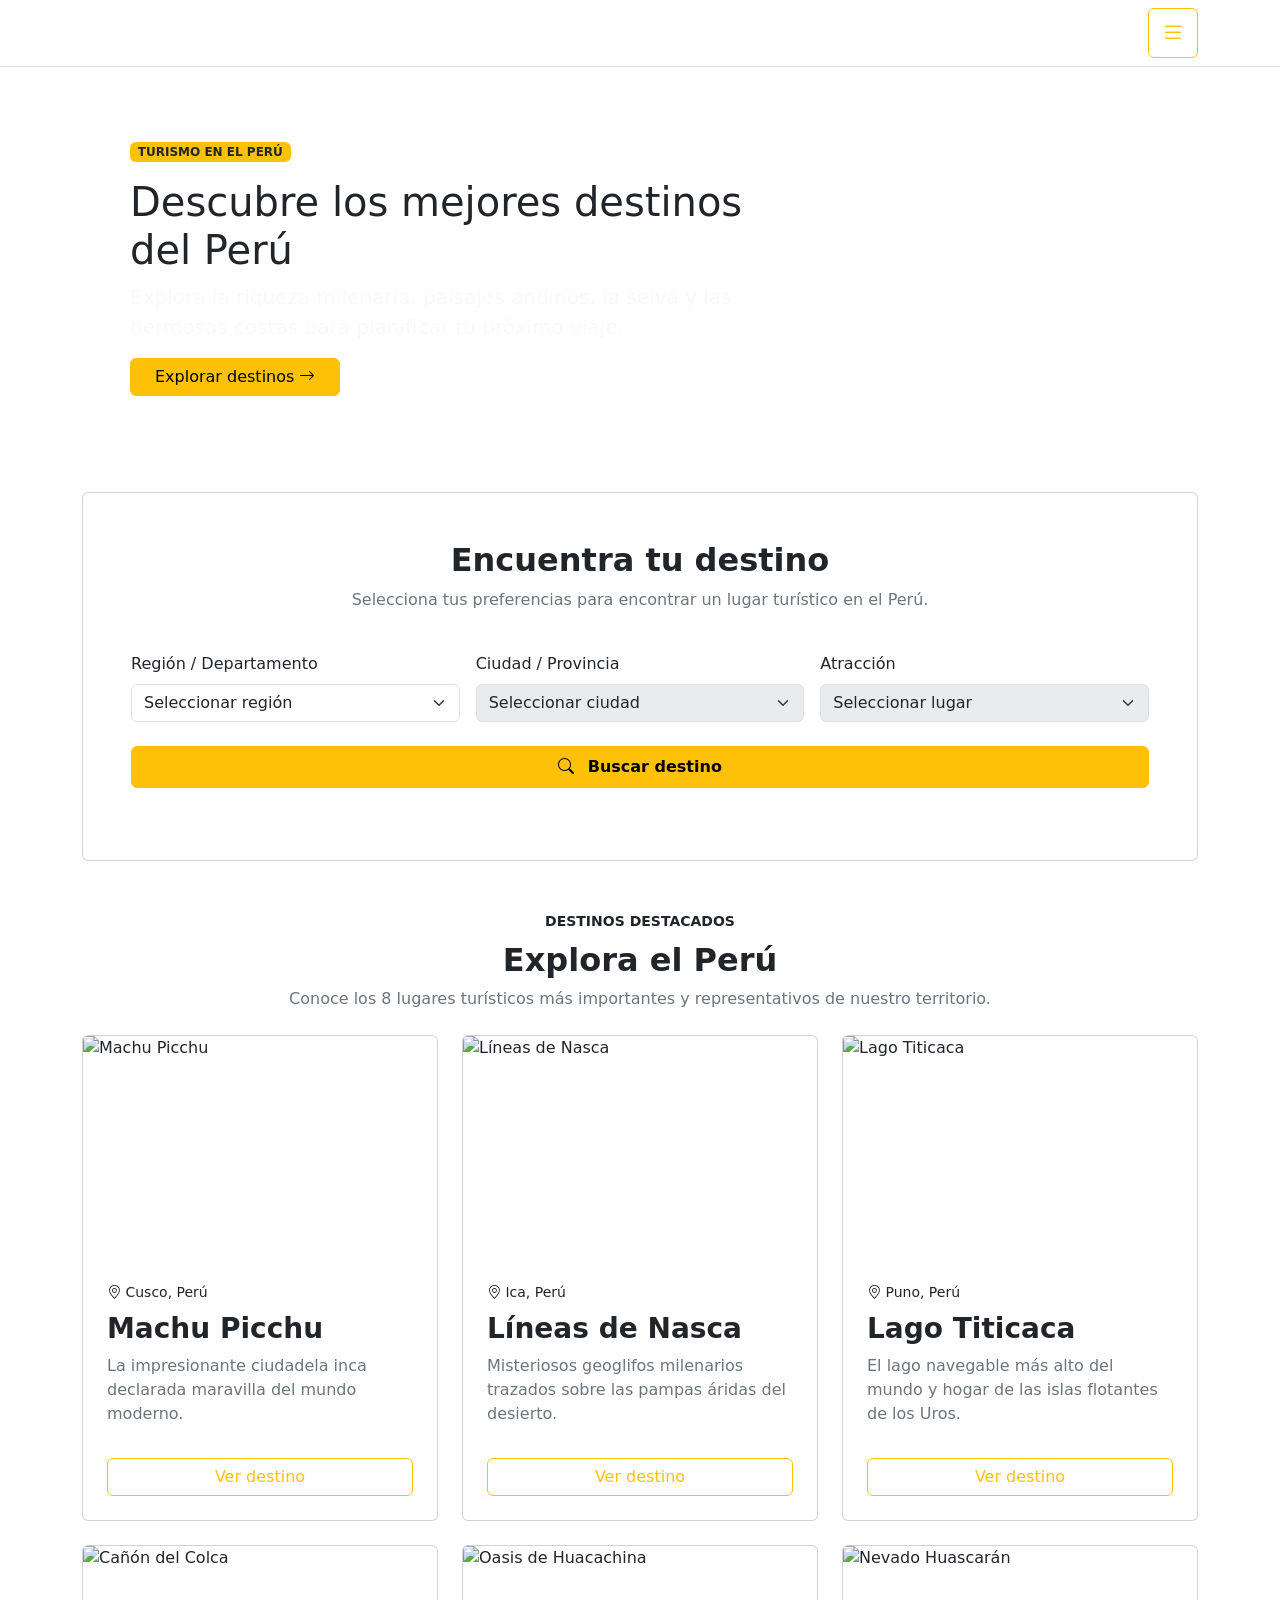
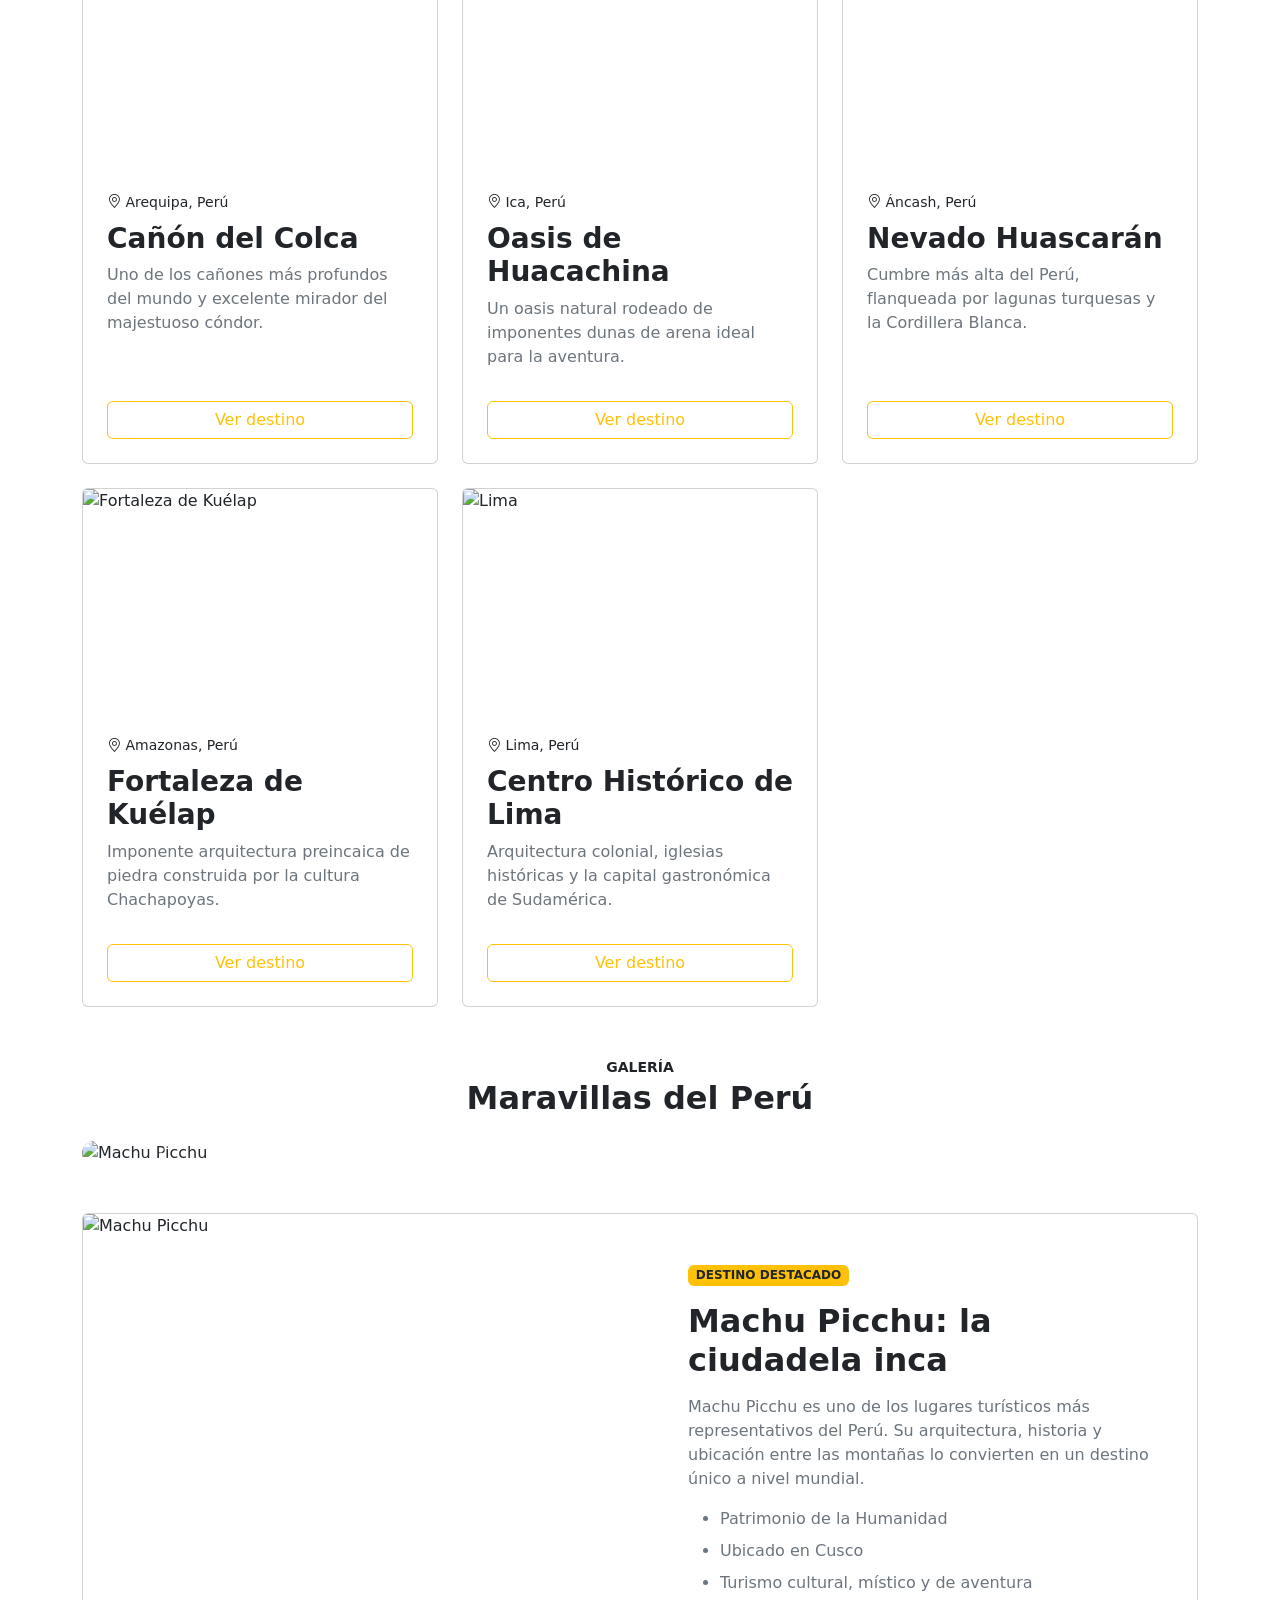
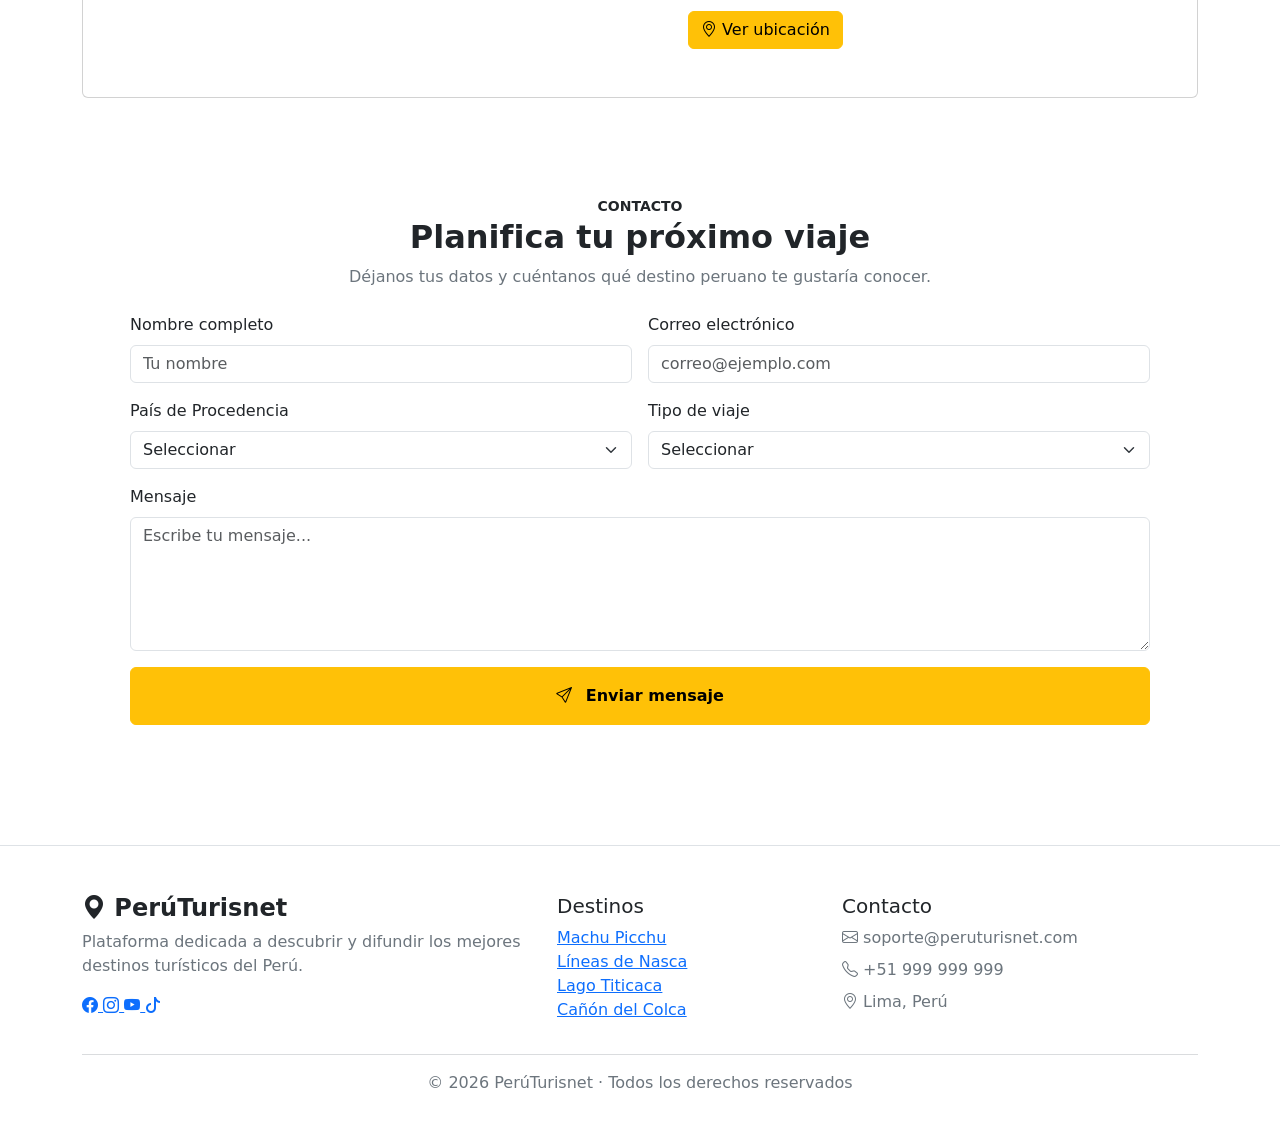
==== FrontEnd/index.html @ 902d202d "FrontEnd" ====
<!DOCTYPE html>
<html lang="es">
<head>
    <meta charset="UTF-8">
    <meta name="viewport" content="width=device-width, initial-scale=1.0">

    <title>PerúTurisnet | Turismo en el Perú</title>

    <link href="https://cdn.jsdelivr.net/npm/bootstrap@5.3.8/dist/css/bootstrap.min.css" rel="stylesheet">
    <link rel="stylesheet" href="https://cdn.jsdelivr.net/npm/bootstrap-icons@1.11.3/font/bootstrap-icons.min.css">
    <link rel="stylesheet" href="styles.css">
</head>

<body>

<!-- NAVBAR -->
<nav class="navbar navbar-dark sticky-top border-bottom">
    <div class="container">

        <a class="navbar-brand fw-bold" href="#">
            <i class="bi bi-geo-alt-fill amarillo"></i>
            PerúTurisnet
        </a>

        <button class="btn btn-outline-warning"
                data-bs-toggle="offcanvas"
                data-bs-target="#menu">
            <i class="bi bi-list fs-4"></i>
        </button>

    </div>
</nav>


<!-- MENÚ -->
<div class="offcanvas offcanvas-end text-bg-dark" id="menu">

    <div class="offcanvas-header">
        <h5 class="amarillo">
            <i class="bi bi-compass"></i> MENÚ
        </h5>

        <button class="btn-close btn-close-white"
                data-bs-dismiss="offcanvas"></button>
    </div>

    <div class="offcanvas-body">

        <a href="#inicio" class="nav-link text-white p-3">
            <i class="bi bi-house amarillo"></i> Inicio
        </a>

        <a href="#destinos" class="nav-link text-white p-3">
            <i class="bi bi-map amarillo"></i> Destinos
        </a>

        <a href="#galeria" class="nav-link text-white p-3">
            <i class="bi bi-images amarillo"></i> Galería
        </a>

        <a href="#contacto" class="nav-link text-white p-3">
            <i class="bi bi-envelope amarillo"></i> Contacto
        </a>

    </div>
</div>


<main class="container py-4">
<!-- HERO -->
<section id="inicio"
         class="hero d-flex align-items-center p-4 p-md-5 mb-5">

    <div class="col-lg-8">

        <small class="badge bg-warning text-dark mb-3">
            TURISMO EN EL PERÚ
        </small>

        <h1>
            Descubre los mejores
            <span>destinos</span>
            del Perú
        </h1>

        <p class="lead text-light">
            Explora la riqueza milenaria, paisajes andinos, la selva y las hermosas costas para planificar tu próximo viaje.
        </p>

        <a href="#destinos" class="btn btn-warning px-4">
            Explorar destinos
            <i class="bi bi-arrow-right"></i>
        </a>

    </div>
</section>


<!-- BUSCADOR DE DESTINOS -->
<section class="card p-4 p-md-5 mb-5">

    <div class="text-center mb-4">
        <h2 class="fw-bold">
            Encuentra tu <span class="amarillo">destino</span>
        </h2>

        <p class="text-secondary">
            Selecciona tus preferencias para encontrar un lugar turístico en el Perú.
        </p>
    </div>

    <div class="row g-3">

        <div class="col-md-4">
            <label class="form-label">Región / Departamento</label>

            <select id="pais" class="form-select">
                <option value="">Seleccionar región</option>
                <option value="cusco">Cusco</option>
                <option value="lima">Lima</option>
                <option value="ica">Ica</option>
                <option value="puno">Puno</option>
                <option value="ancash">Áncash</option>
                <option value="arequipa">Arequipa</option>
                <option value="amazonas">Amazonas</option>
                <option value="la-libertad">La Libertad</option>
            </select>
        </div>


        <div class="col-md-4">
            <label class="form-label">Ciudad / Provincia</label>

            <select id="ciudad" class="form-select" disabled>
                <option value="">Seleccionar ciudad</option>
            </select>
        </div>


        <div class="col-md-4">
            <label class="form-label">Atracción</label>

            <select id="atraccion" class="form-select" disabled>
                <option value="">Seleccionar lugar</option>
            </select>
        </div>

        <div class="col-12 mt-4">
            <button id="buscar" class="btn btn-warning w-100 py-2 fw-bold">
                <i class="bi bi-search me-2"></i>
                Buscar destino
            </button>
        </div>

    </div>


    <!-- RESULTADO -->
    <div id="resultado" class="mt-4"></div>

</section>

<!-- DESTINOS -->
<section id="destinos" class="mb-5">

    <div class="text-center mb-4">

        <small class="amarillo fw-bold">
            DESTINOS DESTACADOS
        </small>

        <h2 class="fw-bold mt-2">
            Explora el <span class="amarillo">Perú</span>
        </h2>

        <p class="text-secondary">
            Conoce los 8 lugares turísticos más importantes y representativos de nuestro territorio.
        </p>

    </div>


    <div class="row g-4">

        <!-- 1. Machu Picchu -->
        <div class="col-md-6 col-lg-4">
            <div class="card h-100">
                <img src="https://images.unsplash.com/photo-1526392060635-9d6019884377?auto=format&fit=crop&w=1000&q=80" class="card-img-top" alt="Machu Picchu" style="height: 220px; object-fit: cover;">
                <div class="card-body p-4 d-flex flex-column justify-content-between">
                    <div>
                        <small class="amarillo"><i class="bi bi-geo-alt"></i> Cusco, Perú</small>
                        <h3 class="fw-bold mt-2">Machu Picchu</h3>
                        <p class="text-secondary">La impresionante ciudadela inca declarada maravilla del mundo moderno.</p>
                    </div>
                    <button class="btn btn-outline-warning w-100 mt-3">Ver destino</button>
                </div>
            </div>
        </div>

        <!-- 2. Líneas de Nasca -->
        <div class="col-md-6 col-lg-4">
            <div class="card h-100">
                <img src="https://tse3.mm.bing.net/th/id/OIP.dURyuHQn4X4i-tfr_CDwSQHaEK?r=0&rs=1&pid=ImgDetMain&o=7&rm=3" class="card-img-top" alt="Líneas de Nasca" style="height: 220px; object-fit: cover;">
                <div class="card-body p-4 d-flex flex-column justify-content-between">
                    <div>
                        <small class="amarillo"><i class="bi bi-geo-alt"></i> Ica, Perú</small>
                        <h3 class="fw-bold mt-2">Líneas de Nasca</h3>
                        <p class="text-secondary">Misteriosos geoglifos milenarios trazados sobre las pampas áridas del desierto.</p>
                    </div>
                    <button class="btn btn-outline-warning w-100 mt-3">Ver destino</button>
                </div>
            </div>
        </div>

        <!-- 3. Lago Titicaca -->
        <div class="col-md-6 col-lg-4">
            <div class="card h-100">
                <img src="https://th.bing.com/th/id/R.fff9afb0a69c1709620f8632fc510862?rik=t0YMAA8gW%2fVyQA&pid=ImgRaw&r=0" class="card-img-top" alt="Lago Titicaca" style="height: 220px; object-fit: cover;">
                <div class="card-body p-4 d-flex flex-column justify-content-between">
                    <div>
                        <small class="amarillo"><i class="bi bi-geo-alt"></i> Puno, Perú</small>
                        <h3 class="fw-bold mt-2">Lago Titicaca</h3>
                        <p class="text-secondary">El lago navegable más alto del mundo y hogar de las islas flotantes de los Uros.</p>
                    </div>
                    <button class="btn btn-outline-warning w-100 mt-3">Ver destino</button>
                </div>
            </div>
        </div>

        <!-- 4. Cañón del Colca -->
        <div class="col-md-6 col-lg-4">
            <div class="card h-100">
                <img src="https://tse4.mm.bing.net/th/id/OIP.xGCfe4YBmAgz9puxWHPc2AHaEG?r=0&rs=1&pid=ImgDetMain&o=7&rm=3" class="card-img-top" alt="Cañón del Colca" style="height: 220px; object-fit: cover;">
                <div class="card-body p-4 d-flex flex-column justify-content-between">
                    <div>
                        <small class="amarillo"><i class="bi bi-geo-alt"></i> Arequipa, Perú</small>
                        <h3 class="fw-bold mt-2">Cañón del Colca</h3>
                        <p class="text-secondary">Uno de los cañones más profundos del mundo y excelente mirador del majestuoso cóndor.</p>
                    </div>
                    <button class="btn btn-outline-warning w-100 mt-3">Ver destino</button>
                </div>
            </div>
        </div>

        <!-- 5. Huacachina -->
        <div class="col-md-6 col-lg-4">
            <div class="card h-100">
                <img src="https://th.bing.com/th/id/R.2f0c972e813fb6d659db56434429064f?rik=borMVV0Upz%2bcIg&pid=ImgRaw&r=0" class="card-img-top" alt="Oasis de Huacachina" style="height: 220px; object-fit: cover;">
                <div class="card-body p-4 d-flex flex-column justify-content-between">
                    <div>
                        <small class="amarillo"><i class="bi bi-geo-alt"></i> Ica, Perú</small>
                        <h3 class="fw-bold mt-2">Oasis de Huacachina</h3>
                        <p class="text-secondary">Un oasis natural rodeado de imponentes dunas de arena ideal para la aventura.</p>
                    </div>
                    <button class="btn btn-outline-warning w-100 mt-3">Ver destino</button>
                </div>
            </div>
        </div>

        <!-- 6. Nevado Huascarán -->
        <div class="col-md-6 col-lg-4">
            <div class="card h-100">
                <img src="https://www.peru.travel/Contenido/General/Imagen/es/1025/1.1/huascaran-home.jpg" class="card-img-top" alt="Nevado Huascarán" style="height: 220px; object-fit: cover;">
                <div class="card-body p-4 d-flex flex-column justify-content-between">
                    <div>
                        <small class="amarillo"><i class="bi bi-geo-alt"></i> Áncash, Perú</small>
                        <h3 class="fw-bold mt-2">Nevado Huascarán</h3>
                        <p class="text-secondary">Cumbre más alta del Perú, flanqueada por lagunas turquesas y la Cordillera Blanca.</p>
                    </div>
                    <button class="btn btn-outline-warning w-100 mt-3">Ver destino</button>
                </div>
            </div>
        </div>

        <!-- 7. Fortaleza de Kuélap -->
        <div class="col-md-6 col-lg-4">
            <div class="card h-100">
                <img src="https://blog.viajesmachupicchu.travel/wp-content/uploads/2023/05/Kuelap.jpg" class="card-img-top" alt="Fortaleza de Kuélap" style="height: 220px; object-fit: cover;">
                <div class="card-body p-4 d-flex flex-column justify-content-between">
                    <div>
                        <small class="amarillo"><i class="bi bi-geo-alt"></i> Amazonas, Perú</small>
                        <h3 class="fw-bold mt-2">Fortaleza de Kuélap</h3>
                        <p class="text-secondary">Imponente arquitectura preincaica de piedra construida por la cultura Chachapoyas.</p>
                    </div>
                    <button class="btn btn-outline-warning w-100 mt-3">Ver destino</button>
                </div>
            </div>
        </div>

        <!-- 8. Centro Histórico de Lima -->
        <div class="col-md-6 col-lg-4">
            <div class="card h-100">
                <img src="https://th.bing.com/th/id/R.de4069c323eb079805768b9d9fa1365e?rik=Qr2oHR0blSs0dA&riu=http%3a%2f%2fcatedraunesco.usmp.edu.pe%2fwp-content%2fuploads%2f2018%2f08%2f8-lima.jpg&ehk=ngsRv6nv1cUc9QicwIYYzLuMp6kSqXfeEaXqOEg%2f1Ow%3d&risl=&pid=ImgRaw&r=0" class="card-img-top" alt="Lima" style="height: 220px; object-fit: cover;">
                <div class="card-body p-4 d-flex flex-column justify-content-between">
                    <div>
                        <small class="amarillo"><i class="bi bi-geo-alt"></i> Lima, Perú</small>
                        <h3 class="fw-bold mt-2">Centro Histórico de Lima</h3>
                        <p class="text-secondary">Arquitectura colonial, iglesias históricas y la capital gastronómica de Sudamérica.</p>
                    </div>
                    <button class="btn btn-outline-warning w-100 mt-3">Ver destino</button>
                </div>
            </div>
        </div>

    </div>

</section>


<!-- GALERÍA -->
<section id="galeria" class="mb-5">

    <div class="text-center mb-4">

        <small class="amarillo fw-bold">
            GALERÍA
        </small>

        <h2 class="fw-bold">
            Maravillas del Perú
        </h2>

    </div>


    <div id="galeriaCarousel"
         class="carousel slide carousel-fade"
         data-bs-ride="carousel">

        <div class="carousel-inner rounded-4">

            <div class="carousel-item active">
                <img src="https://images.unsplash.com/photo-1526392060635-9d6019884377?auto=format&fit=crop&w=1400&q=80"
                     class="d-block w-100"
                     alt="Machu Picchu">
            </div>

            <div class="carousel-item">
                <img src="https://tse3.mm.bing.net/th/id/OIP.pNLZ0uSFeEBh_Ihd9Ne5ngHaE8?r=0&w=1800&h=1200&rs=1&pid=ImgDetMain&o=7&rm=3"
                     class="d-block w-100"
                     alt="Nevado Huascarán">
            </div>

            <div class="carousel-item">
                <img src="https://www.entornoturistico.com/wp-content/uploads/2018/03/lago-titicaca.jpg"
                     class="d-block w-100"
                     alt="Lago Titicaca">
            </div>

        </div>

        <button class="carousel-control-prev"
                data-bs-target="#galeriaCarousel"
                data-bs-slide="prev">

            <span class="carousel-control-prev-icon"></span>

        </button>

        <button class="carousel-control-next"
                data-bs-target="#galeriaCarousel"
                data-bs-slide="next">

            <span class="carousel-control-next-icon"></span>

        </button>

    </div>

</section>


<!-- DESTINO DESTACADO -->
<section class="card mb-5 overflow-hidden">

    <div class="row g-0">

        <div class="col-lg-6">

            <img src="https://images.unsplash.com/photo-1526392060635-9d6019884377?auto=format&fit=crop&w=1200&q=80"
                 class="w-100 h-100"
                 style="min-height:400px;object-fit:cover;"
                 alt="Machu Picchu">

        </div>

        <div class="col-lg-6 p-4 p-md-5">

            <span class="badge bg-warning text-dark">
                DESTINO DESTACADO
            </span>

            <h2 class="fw-bold mt-3">
                Machu Picchu:
                <span class="amarillo">
                    la ciudadela inca
                </span>
            </h2>

            <p class="text-secondary mt-3">
                Machu Picchu es uno de los lugares turísticos más representativos del Perú. Su arquitectura, historia y ubicación entre las montañas lo convierten en un destino único a nivel mundial.
            </p>

            <ul class="text-secondary">

                <li class="mb-2">
                    Patrimonio de la Humanidad
                </li>

                <li class="mb-2">
                    Ubicado en Cusco
                </li>

                <li class="mb-2">
                    Turismo cultural, místico y de aventura
                </li>

            </ul>

            <a href="https://www.google.com/maps/search/Machu+Picchu"
               target="_blank"
               class="btn btn-warning">

                <i class="bi bi-geo-alt"></i>
                Ver ubicación

            </a>

        </div>

    </div>

</section>


<!-- CONTACTO -->
<section id="contacto" class="contacto p-4 p-md-5 mb-5">

    <div class="text-center mb-4">

        <small class="amarillo fw-bold">
            CONTACTO
        </small>

        <h2 class="fw-bold">
            Planifica tu próximo <span class="amarillo">viaje</span>
        </h2>

        <p class="text-secondary">
            Déjanos tus datos y cuéntanos qué destino peruano te gustaría conocer.
        </p>

    </div>


    <form id="formularioContacto" novalidate>

    <div class="row g-3">

        <div class="col-md-6">
            <label for="nombre" class="form-label">Nombre completo</label>
            <input type="text" id="nombre" name="nombre" class="form-control"
                   placeholder="Tu nombre" minlength="3" maxlength="60"
                   pattern="^[A-Za-zÀ-ÿ\u00f1\u00d1\s]+$" required>
            <div class="invalid-feedback">
                Ingresa tu nombre completo (mínimo 3 letras, sin números).
            </div>
        </div>

        <div class="col-md-6">
            <label for="correo" class="form-label">Correo electrónico</label>
            <input type="email" id="correo" name="correo" class="form-control"
                   placeholder="correo@ejemplo.com" required>
            <div class="invalid-feedback">
                Ingresa un correo electrónico válido (ej. correo@ejemplo.com).
            </div>
        </div>

        <div class="col-md-6">
            <label for="paisContacto" class="form-label">País de Procedencia</label>

            <select id="paisContacto" name="pais" class="form-select" required>
                <option value="">Seleccionar</option>
                <option>Perú</option>
                <option>Otro país (Extranjero)</option>
            </select>
            <div class="invalid-feedback">
                Selecciona tu procedencia.
            </div>
        </div>

        <div class="col-md-6">
            <label for="tipoViaje" class="form-label">Tipo de viaje</label>

            <select id="tipoViaje" name="tipoViaje" class="form-select" required>
                <option value="">Seleccionar</option>
                <option>Aventura</option>
                <option>Playas</option>
                <option>Cultura e Historia</option>
                <option>Naturaleza y Selva</option>
                <option>Familiar</option>
            </select>
            <div class="invalid-feedback">
                Selecciona el tipo de viaje.
            </div>
        </div>

        <div class="col-12">
            <label for="mensaje" class="form-label">Mensaje</label>

            <textarea id="mensaje" name="mensaje" class="form-control"
                      rows="5" minlength="10" maxlength="500"
                      placeholder="Escribe tu mensaje..."
                      required></textarea>
            <div class="invalid-feedback">
                Escribe un mensaje de al menos 10 caracteres.
            </div>
        </div>

        <div class="col-12">
            <button type="submit"
                    class="btn btn-warning w-100 py-3 fw-bold">

                <i class="bi bi-send me-2"></i>
                Enviar mensaje

            </button>
        </div>

    </div>

</form>

</section>


<!-- MODAL DE CONFIRMACIÓN -->
<div class="modal fade" id="modalExito" tabindex="-1" aria-labelledby="modalExitoLabel" aria-hidden="true">
    <div class="modal-dialog modal-dialog-centered">
        <div class="modal-content">

            <div class="modal-header">
                <h5 class="modal-title" id="modalExitoLabel">
                    <i class="bi bi-check-circle-fill amarillo me-2"></i>
                    ¡Mensaje enviado con éxito!
                </h5>
                <button type="button" class="btn-close btn-close-white"
                        data-bs-dismiss="modal" aria-label="Cerrar"></button>
            </div>

            <div class="modal-body">
                <p class="text-secondary mb-0">
                    Gracias por contactarnos. Nos pondremos en contacto contigo a la brevedad para ayudarte a planificar tu próxima aventura por el Perú.
                </p>
            </div>

            <div class="modal-footer">
                <button type="button" class="btn btn-warning fw-bold" data-bs-dismiss="modal">
                    Entendido
                </button>
            </div>

        </div>
    </div>
</div>

</main>


<!-- FOOTER -->
<footer class="border-top py-5">

    <div class="container">

        <div class="row g-4">


            <div class="col-lg-5">

                <h4 class="marca fw-bold">
                    <i class="bi bi-geo-alt-fill"></i>
                    PerúTurisnet
                </h4>

                <p class="text-secondary">
                    Plataforma dedicada a descubrir y difundir los mejores destinos turísticos del Perú.
                </p>

                <div>

                    <a href="#" class="social">
                        <i class="bi bi-facebook"></i>
                    </a>

                    <a href="#" class="social">
                        <i class="bi bi-instagram"></i>
                    </a>

                    <a href="#" class="social">
                        <i class="bi bi-youtube"></i>
                    </a>

                    <a href="#" class="social">
                        <i class="bi bi-tiktok"></i>
                    </a>

                </div>

            </div>


            <div class="col-6 col-lg-3">

                <h5>Destinos</h5>

                <ul class="list-unstyled">

                    <li>
                        <a href="#destinos">Machu Picchu</a>
                    </li>

                    <li>
                        <a href="#destinos">Líneas de Nasca</a>
                    </li>

                    <li>
                        <a href="#destinos">Lago Titicaca</a>
                    </li>

                    <li>
                        <a href="#destinos">Cañón del Colca</a>
                    </li>

                </ul>

            </div>


            <div class="col-6 col-lg-4">

                <h5>Contacto</h5>

                <p class="text-secondary mb-2">
                    <i class="bi bi-envelope amarillo"></i>
                    soporte@peruturisnet.com
                </p>

                <p class="text-secondary mb-2">
                    <i class="bi bi-telephone amarillo"></i>
                    +51 999 999 999
                </p>

                <p class="text-secondary">
                    <i class="bi bi-geo-alt amarillo"></i>
                    Lima, Perú
                </p>

            </div>

        </div>


        <hr class="border-secondary">


        <p class="text-center text-secondary mb-0">
            © 2026 PerúTurisnet · Todos los derechos reservados
        </p>

    </div>

</footer>

<script src="https://cdn.jsdelivr.net/npm/bootstrap@5.3.8/dist/js/bootstrap.bundle.min.js"></script>

<script src="script.js"></script>

</body>
</html>
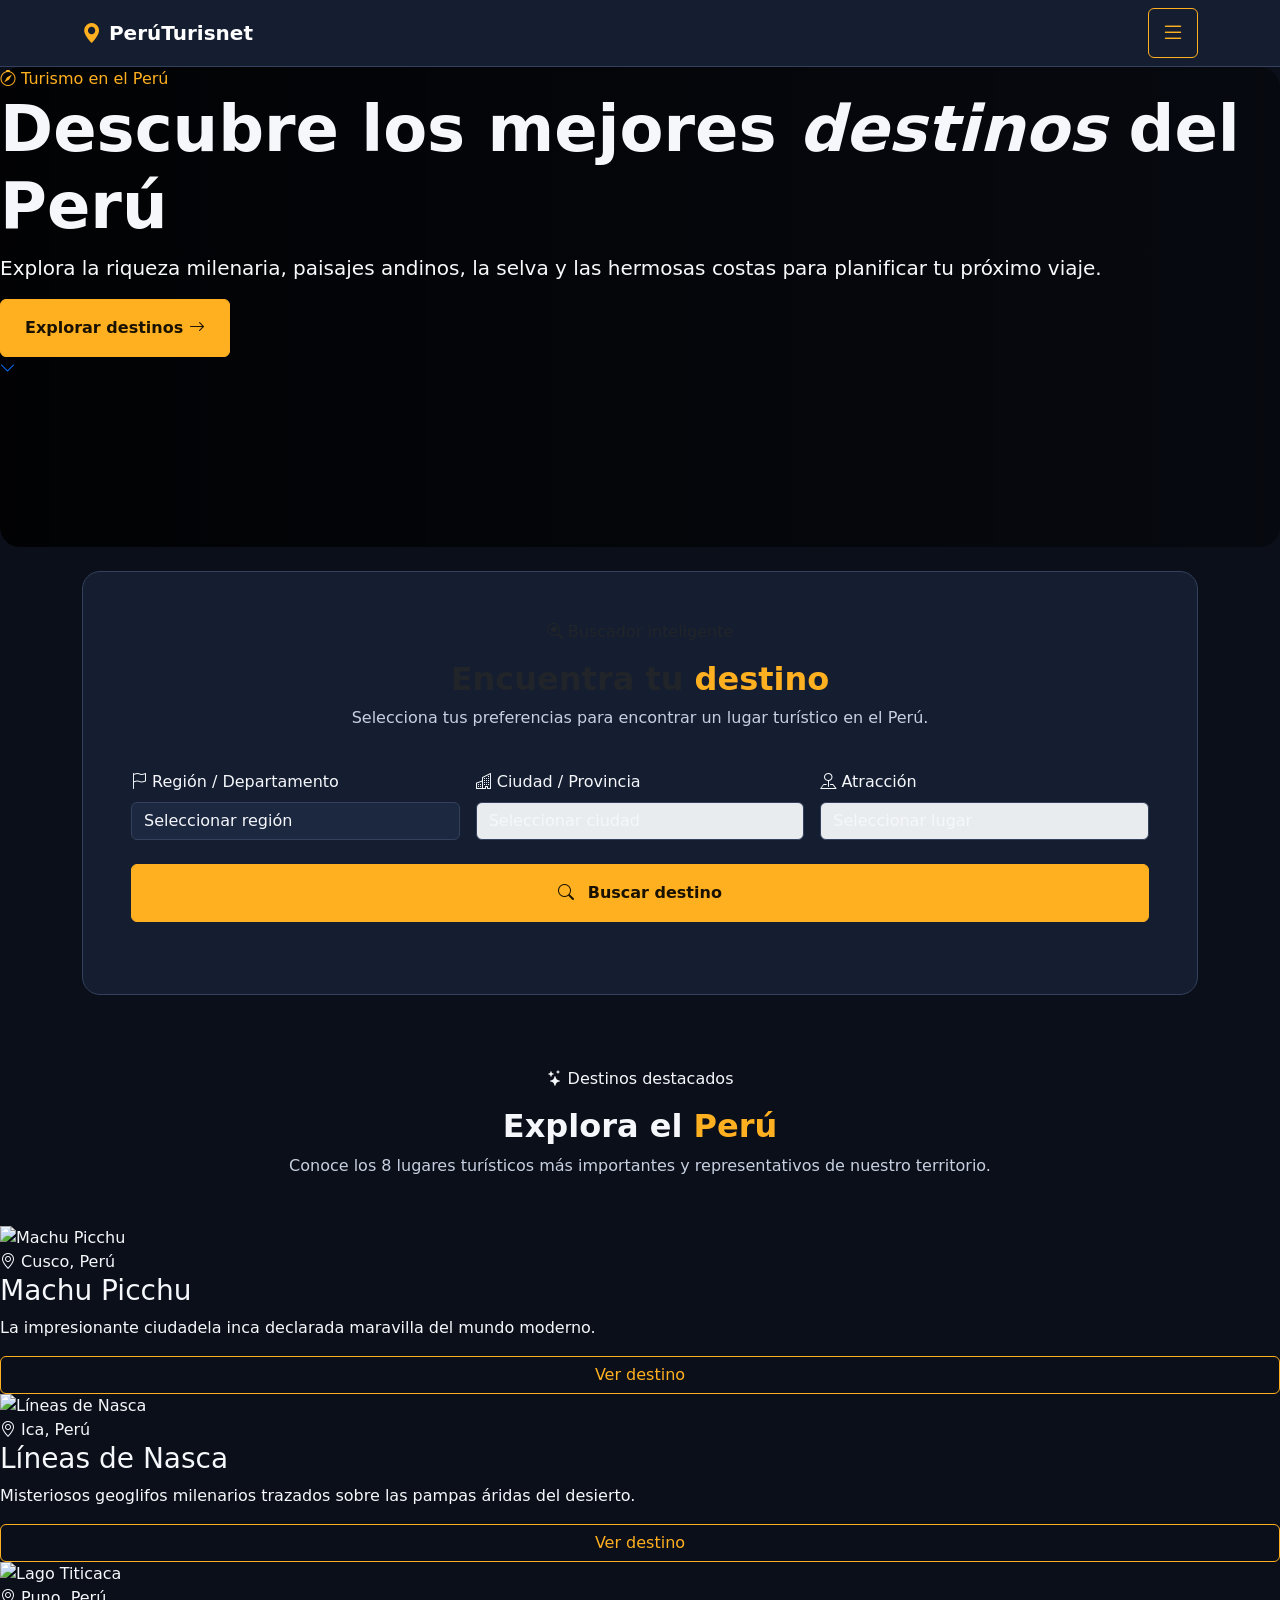
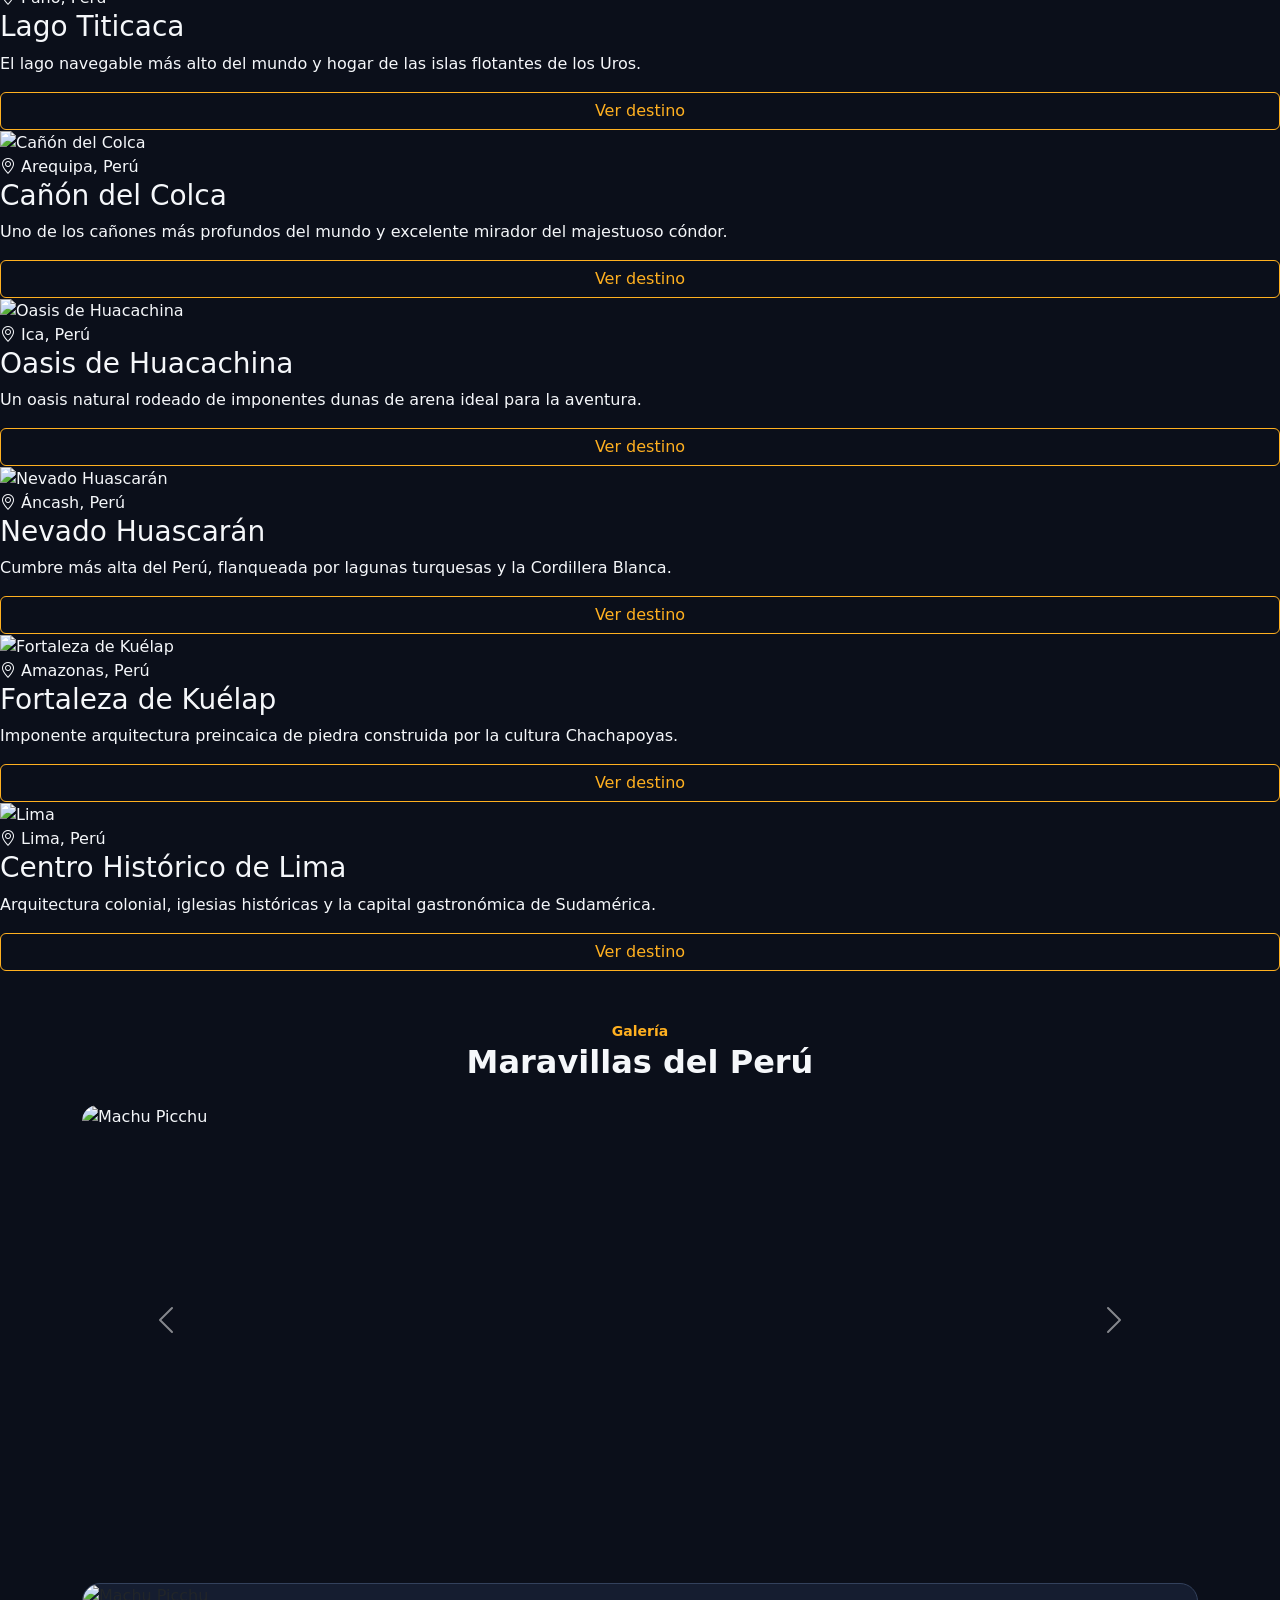
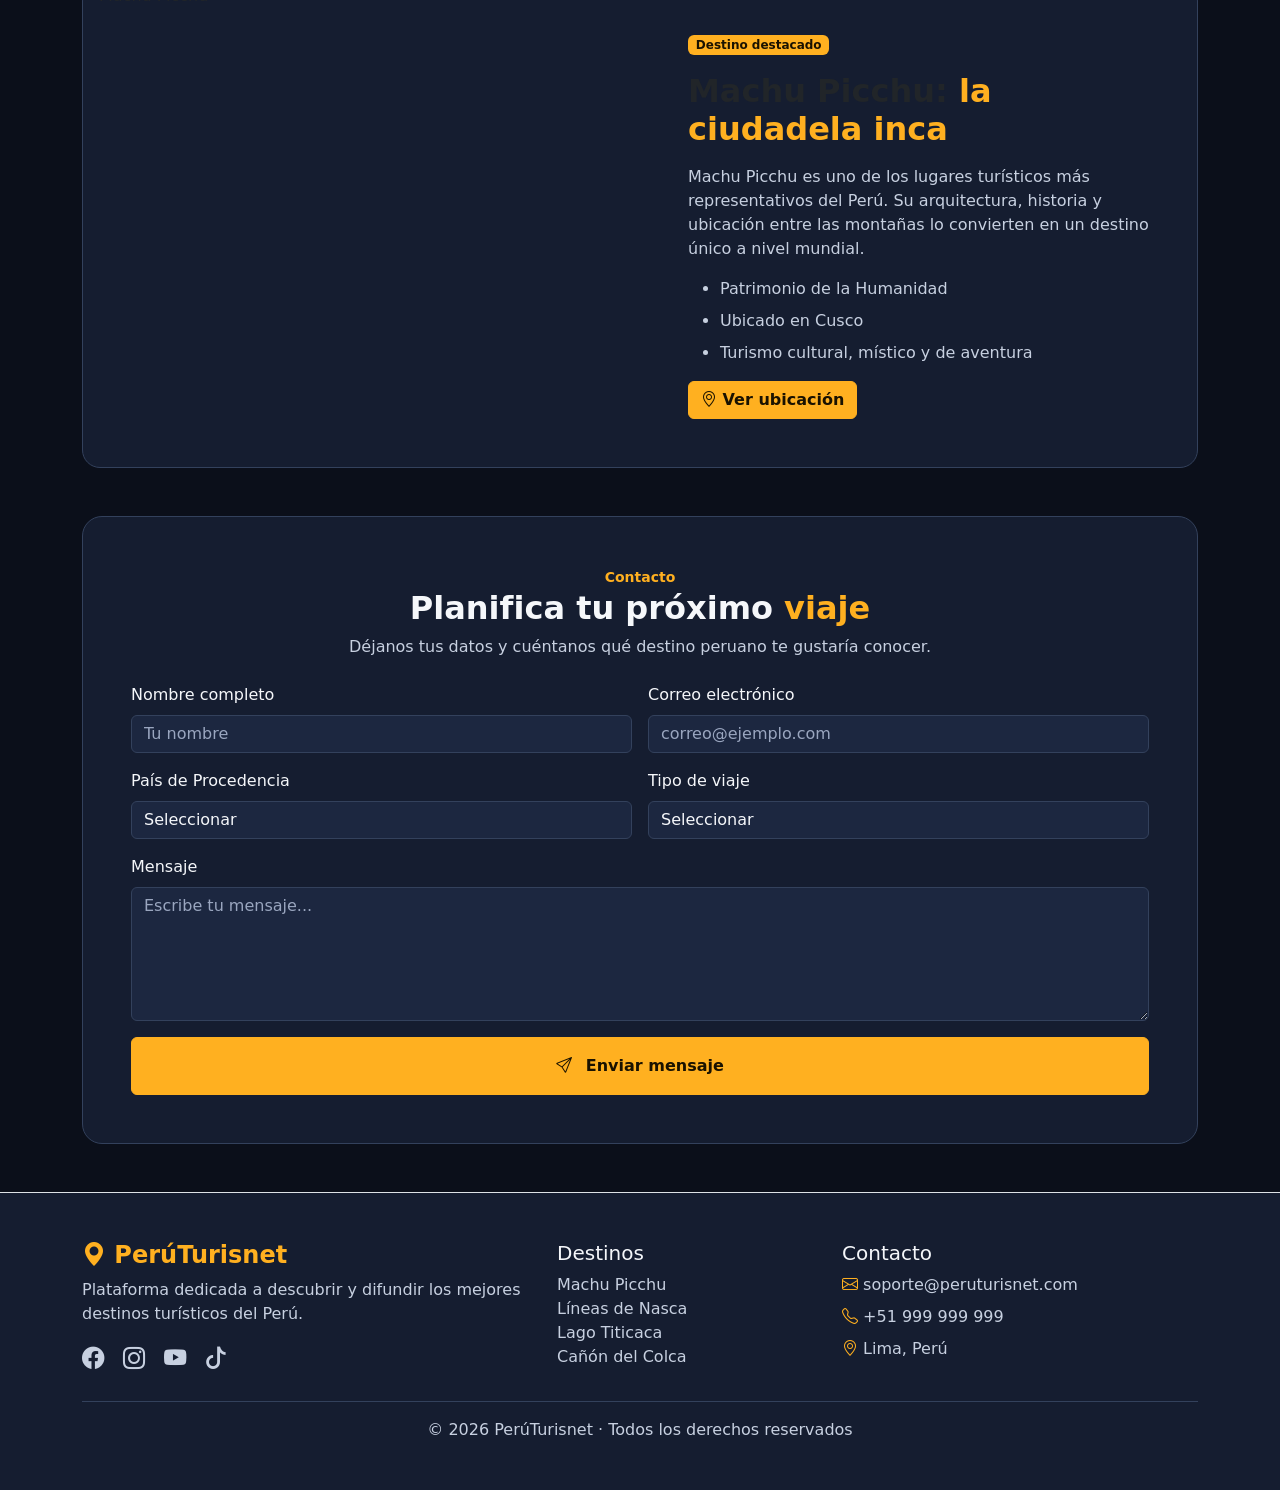
==== commit 616dec32: "Refactor index.html for improved layout and styling Updated HTML structure and styling for navbar, m" ====
--- a/FrontEnd/index.html
+++ b/FrontEnd/index.html
@@ -6,6 +6,10 @@
 
     <title>PerúTurisnet | Turismo en el Perú</title>
 
+    <link rel="preconnect" href="https://fonts.googleapis.com">
+    <link rel="preconnect" href="https://fonts.gstatic.com" crossorigin>
+    <link href="https://fonts.googleapis.com/css2?family=Fraunces:opsz,wght@9..144,500;9..144,600;9..144,700&family=Inter:wght@400;500;600;700&display=swap" rel="stylesheet">
+
     <link href="https://cdn.jsdelivr.net/npm/bootstrap@5.3.8/dist/css/bootstrap.min.css" rel="stylesheet">
     <link rel="stylesheet" href="https://cdn.jsdelivr.net/npm/bootstrap-icons@1.11.3/font/bootstrap-icons.min.css">
     <link rel="stylesheet" href="styles.css">
@@ -14,7 +18,7 @@
 <body>
 
 <!-- NAVBAR -->
-<nav class="navbar navbar-dark sticky-top border-bottom">
+<nav class="navbar navbar-dark border-bottom site-nav">
     <div class="container">
 
         <a class="navbar-brand fw-bold" href="#">
@@ -22,9 +26,10 @@
             PerúTurisnet
         </a>
 
-        <button class="btn btn-outline-warning"
+        <button class="btn btn-outline-warning menu-toggle"
                 data-bs-toggle="offcanvas"
-                data-bs-target="#menu">
+                data-bs-target="#menu"
+                aria-label="Abrir menú">
             <i class="bi bi-list fs-4"></i>
         </button>
 
@@ -33,74 +38,92 @@
 
 
 <!-- MENÚ -->
-<div class="offcanvas offcanvas-end text-bg-dark" id="menu">
+<div class="offcanvas offcanvas-end" id="menu">
 
     <div class="offcanvas-header">
-        <h5 class="amarillo">
-            <i class="bi bi-compass"></i> MENÚ
+        <h5 class="amarillo mb-0">
+            <i class="bi bi-compass"></i> Menú
         </h5>
 
         <button class="btn-close btn-close-white"
-                data-bs-dismiss="offcanvas"></button>
+                data-bs-dismiss="offcanvas" aria-label="Cerrar menú"></button>
     </div>
 
     <div class="offcanvas-body">
 
-        <a href="#inicio" class="nav-link text-white p-3">
-            <i class="bi bi-house amarillo"></i> Inicio
+        <a href="#inicio" class="menu-link" data-bs-dismiss="offcanvas">
+            <span class="menu-icon"><i class="bi bi-house"></i></span>
+            Inicio
         </a>
 
-        <a href="#destinos" class="nav-link text-white p-3">
-            <i class="bi bi-map amarillo"></i> Destinos
+        <a href="#destinos" class="menu-link" data-bs-dismiss="offcanvas">
+            <span class="menu-icon"><i class="bi bi-map"></i></span>
+            Destinos
         </a>
 
-        <a href="#galeria" class="nav-link text-white p-3">
-            <i class="bi bi-images amarillo"></i> Galería
+        <a href="#galeria" class="menu-link" data-bs-dismiss="offcanvas">
+            <span class="menu-icon"><i class="bi bi-images"></i></span>
+            Galería
         </a>
 
-        <a href="#contacto" class="nav-link text-white p-3">
-            <i class="bi bi-envelope amarillo"></i> Contacto
+        <a href="#contacto" class="menu-link" data-bs-dismiss="offcanvas">
+            <span class="menu-icon"><i class="bi bi-envelope"></i></span>
+            Contacto
         </a>
 
     </div>
 </div>
 
 
+<!-- HERO A PANTALLA COMPLETA -->
+<section id="inicio" class="hero full-bleed">
+
+    <div class="hero-inner">
+        <div class="hero-content">
+
+            <span class="eyebrow">
+                <i class="bi bi-compass"></i>
+                Turismo en el Perú
+            </span>
+
+            <h1>
+                Descubre los mejores
+                <em>destinos</em>
+                del Perú
+            </h1>
+
+            <p class="lead text-light">
+                Explora la riqueza milenaria, paisajes andinos, la selva y las hermosas costas para planificar tu próximo viaje.
+            </p>
+
+            <a href="#destinos" class="btn btn-warning px-4 py-3">
+                Explorar destinos
+                <i class="bi bi-arrow-right"></i>
+            </a>
+
+        </div>
+    </div>
+
+    <a href="#buscador" class="hero-scroll" aria-label="Bajar a la siguiente sección">
+        <i class="bi bi-chevron-down"></i>
+    </a>
+
+</section>
+
+
 <main class="container py-4">
-<!-- HERO -->
-<section id="inicio"
-         class="hero d-flex align-items-center p-4 p-md-5 mb-5">
-
-    <div class="col-lg-8">
-
-        <small class="badge bg-warning text-dark mb-3">
-            TURISMO EN EL PERÚ
-        </small>
-
-        <h1>
-            Descubre los mejores
-            <span>destinos</span>
-            del Perú
-        </h1>
-
-        <p class="lead text-light">
-            Explora la riqueza milenaria, paisajes andinos, la selva y las hermosas costas para planificar tu próximo viaje.
-        </p>
-
-        <a href="#destinos" class="btn btn-warning px-4">
-            Explorar destinos
-            <i class="bi bi-arrow-right"></i>
-        </a>
-
-    </div>
-</section>
-
 
 <!-- BUSCADOR DE DESTINOS -->
-<section class="card p-4 p-md-5 mb-5">
+<section id="buscador" class="card buscador-card p-4 p-md-5 mb-5">
 
     <div class="text-center mb-4">
-        <h2 class="fw-bold">
+
+        <span class="eyebrow eyebrow-static">
+            <i class="bi bi-search-heart"></i>
+            Buscador inteligente
+        </span>
+
+        <h2 class="fw-bold mt-3">
             Encuentra tu <span class="amarillo">destino</span>
         </h2>
 
@@ -112,7 +135,7 @@
     <div class="row g-3">
 
         <div class="col-md-4">
-            <label class="form-label">Región / Departamento</label>
+            <label class="form-label"><i class="bi bi-flag"></i> Región / Departamento</label>
 
             <select id="pais" class="form-select">
                 <option value="">Seleccionar región</option>
@@ -129,7 +152,7 @@
 
 
         <div class="col-md-4">
-            <label class="form-label">Ciudad / Provincia</label>
+            <label class="form-label"><i class="bi bi-buildings"></i> Ciudad / Provincia</label>
 
             <select id="ciudad" class="form-select" disabled>
                 <option value="">Seleccionar ciudad</option>
@@ -138,7 +161,7 @@
 
 
         <div class="col-md-4">
-            <label class="form-label">Atracción</label>
+            <label class="form-label"><i class="bi bi-pin-map"></i> Atracción</label>
 
             <select id="atraccion" class="form-select" disabled>
                 <option value="">Seleccionar lugar</option>
@@ -146,7 +169,7 @@
         </div>
 
         <div class="col-12 mt-4">
-            <button id="buscar" class="btn btn-warning w-100 py-2 fw-bold">
+            <button id="buscar" class="btn btn-warning search-btn w-100 py-3 fw-bold">
                 <i class="bi bi-search me-2"></i>
                 Buscar destino
             </button>
@@ -160,152 +183,130 @@
 
 </section>
 
-<!-- DESTINOS -->
-<section id="destinos" class="mb-5">
-
-    <div class="text-center mb-4">
-
-        <small class="amarillo fw-bold">
-            DESTINOS DESTACADOS
-        </small>
-
-        <h2 class="fw-bold mt-2">
-            Explora el <span class="amarillo">Perú</span>
-        </h2>
-
-        <p class="text-secondary">
-            Conoce los 8 lugares turísticos más importantes y representativos de nuestro territorio.
-        </p>
-
-    </div>
-
-
-    <div class="row g-4">
-
-        <!-- 1. Machu Picchu -->
-        <div class="col-md-6 col-lg-4">
-            <div class="card h-100">
-                <img src="https://images.unsplash.com/photo-1526392060635-9d6019884377?auto=format&fit=crop&w=1000&q=80" class="card-img-top" alt="Machu Picchu" style="height: 220px; object-fit: cover;">
-                <div class="card-body p-4 d-flex flex-column justify-content-between">
-                    <div>
-                        <small class="amarillo"><i class="bi bi-geo-alt"></i> Cusco, Perú</small>
-                        <h3 class="fw-bold mt-2">Machu Picchu</h3>
-                        <p class="text-secondary">La impresionante ciudadela inca declarada maravilla del mundo moderno.</p>
-                    </div>
-                    <button class="btn btn-outline-warning w-100 mt-3">Ver destino</button>
-                </div>
-            </div>
-        </div>
-
-        <!-- 2. Líneas de Nasca -->
-        <div class="col-md-6 col-lg-4">
-            <div class="card h-100">
-                <img src="https://tse3.mm.bing.net/th/id/OIP.dURyuHQn4X4i-tfr_CDwSQHaEK?r=0&rs=1&pid=ImgDetMain&o=7&rm=3" class="card-img-top" alt="Líneas de Nasca" style="height: 220px; object-fit: cover;">
-                <div class="card-body p-4 d-flex flex-column justify-content-between">
-                    <div>
-                        <small class="amarillo"><i class="bi bi-geo-alt"></i> Ica, Perú</small>
-                        <h3 class="fw-bold mt-2">Líneas de Nasca</h3>
-                        <p class="text-secondary">Misteriosos geoglifos milenarios trazados sobre las pampas áridas del desierto.</p>
-                    </div>
-                    <button class="btn btn-outline-warning w-100 mt-3">Ver destino</button>
-                </div>
-            </div>
-        </div>
-
-        <!-- 3. Lago Titicaca -->
-        <div class="col-md-6 col-lg-4">
-            <div class="card h-100">
-                <img src="https://th.bing.com/th/id/R.fff9afb0a69c1709620f8632fc510862?rik=t0YMAA8gW%2fVyQA&pid=ImgRaw&r=0" class="card-img-top" alt="Lago Titicaca" style="height: 220px; object-fit: cover;">
-                <div class="card-body p-4 d-flex flex-column justify-content-between">
-                    <div>
-                        <small class="amarillo"><i class="bi bi-geo-alt"></i> Puno, Perú</small>
-                        <h3 class="fw-bold mt-2">Lago Titicaca</h3>
-                        <p class="text-secondary">El lago navegable más alto del mundo y hogar de las islas flotantes de los Uros.</p>
-                    </div>
-                    <button class="btn btn-outline-warning w-100 mt-3">Ver destino</button>
-                </div>
-            </div>
-        </div>
-
-        <!-- 4. Cañón del Colca -->
-        <div class="col-md-6 col-lg-4">
-            <div class="card h-100">
-                <img src="https://tse4.mm.bing.net/th/id/OIP.xGCfe4YBmAgz9puxWHPc2AHaEG?r=0&rs=1&pid=ImgDetMain&o=7&rm=3" class="card-img-top" alt="Cañón del Colca" style="height: 220px; object-fit: cover;">
-                <div class="card-body p-4 d-flex flex-column justify-content-between">
-                    <div>
-                        <small class="amarillo"><i class="bi bi-geo-alt"></i> Arequipa, Perú</small>
-                        <h3 class="fw-bold mt-2">Cañón del Colca</h3>
-                        <p class="text-secondary">Uno de los cañones más profundos del mundo y excelente mirador del majestuoso cóndor.</p>
-                    </div>
-                    <button class="btn btn-outline-warning w-100 mt-3">Ver destino</button>
-                </div>
-            </div>
-        </div>
-
-        <!-- 5. Huacachina -->
-        <div class="col-md-6 col-lg-4">
-            <div class="card h-100">
-                <img src="https://th.bing.com/th/id/R.2f0c972e813fb6d659db56434429064f?rik=borMVV0Upz%2bcIg&pid=ImgRaw&r=0" class="card-img-top" alt="Oasis de Huacachina" style="height: 220px; object-fit: cover;">
-                <div class="card-body p-4 d-flex flex-column justify-content-between">
-                    <div>
-                        <small class="amarillo"><i class="bi bi-geo-alt"></i> Ica, Perú</small>
-                        <h3 class="fw-bold mt-2">Oasis de Huacachina</h3>
-                        <p class="text-secondary">Un oasis natural rodeado de imponentes dunas de arena ideal para la aventura.</p>
-                    </div>
-                    <button class="btn btn-outline-warning w-100 mt-3">Ver destino</button>
-                </div>
-            </div>
-        </div>
-
-        <!-- 6. Nevado Huascarán -->
-        <div class="col-md-6 col-lg-4">
-            <div class="card h-100">
-                <img src="https://www.peru.travel/Contenido/General/Imagen/es/1025/1.1/huascaran-home.jpg" class="card-img-top" alt="Nevado Huascarán" style="height: 220px; object-fit: cover;">
-                <div class="card-body p-4 d-flex flex-column justify-content-between">
-                    <div>
-                        <small class="amarillo"><i class="bi bi-geo-alt"></i> Áncash, Perú</small>
-                        <h3 class="fw-bold mt-2">Nevado Huascarán</h3>
-                        <p class="text-secondary">Cumbre más alta del Perú, flanqueada por lagunas turquesas y la Cordillera Blanca.</p>
-                    </div>
-                    <button class="btn btn-outline-warning w-100 mt-3">Ver destino</button>
-                </div>
-            </div>
-        </div>
-
-        <!-- 7. Fortaleza de Kuélap -->
-        <div class="col-md-6 col-lg-4">
-            <div class="card h-100">
-                <img src="https://blog.viajesmachupicchu.travel/wp-content/uploads/2023/05/Kuelap.jpg" class="card-img-top" alt="Fortaleza de Kuélap" style="height: 220px; object-fit: cover;">
-                <div class="card-body p-4 d-flex flex-column justify-content-between">
-                    <div>
-                        <small class="amarillo"><i class="bi bi-geo-alt"></i> Amazonas, Perú</small>
-                        <h3 class="fw-bold mt-2">Fortaleza de Kuélap</h3>
-                        <p class="text-secondary">Imponente arquitectura preincaica de piedra construida por la cultura Chachapoyas.</p>
-                    </div>
-                    <button class="btn btn-outline-warning w-100 mt-3">Ver destino</button>
-                </div>
-            </div>
-        </div>
-
-        <!-- 8. Centro Histórico de Lima -->
-        <div class="col-md-6 col-lg-4">
-            <div class="card h-100">
-                <img src="https://th.bing.com/th/id/R.de4069c323eb079805768b9d9fa1365e?rik=Qr2oHR0blSs0dA&riu=http%3a%2f%2fcatedraunesco.usmp.edu.pe%2fwp-content%2fuploads%2f2018%2f08%2f8-lima.jpg&ehk=ngsRv6nv1cUc9QicwIYYzLuMp6kSqXfeEaXqOEg%2f1Ow%3d&risl=&pid=ImgRaw&r=0" class="card-img-top" alt="Lima" style="height: 220px; object-fit: cover;">
-                <div class="card-body p-4 d-flex flex-column justify-content-between">
-                    <div>
-                        <small class="amarillo"><i class="bi bi-geo-alt"></i> Lima, Perú</small>
-                        <h3 class="fw-bold mt-2">Centro Histórico de Lima</h3>
-                        <p class="text-secondary">Arquitectura colonial, iglesias históricas y la capital gastronómica de Sudamérica.</p>
-                    </div>
-                    <button class="btn btn-outline-warning w-100 mt-3">Ver destino</button>
-                </div>
-            </div>
+</main>
+
+
+<!-- DESTINOS A PANTALLA COMPLETA -->
+<section id="destinos" class="destinos-band full-bleed mb-5">
+
+    <div class="destinos-inner">
+
+        <div class="text-center mb-5">
+
+            <span class="eyebrow eyebrow-static">
+                <i class="bi bi-stars"></i>
+                Destinos destacados
+            </span>
+
+            <h2 class="fw-bold mt-3">
+                Explora el <span class="amarillo">Perú</span>
+            </h2>
+
+            <p class="text-secondary">
+                Conoce los 8 lugares turísticos más importantes y representativos de nuestro territorio.
+            </p>
+
+        </div>
+
+
+        <div class="cards-grid">
+
+            <!-- 1. Machu Picchu -->
+            <div class="destino-card">
+                <img src="https://images.unsplash.com/photo-1526392060635-9d6019884377?auto=format&fit=crop&w=1000&q=80" alt="Machu Picchu">
+                <div class="destino-body">
+                    <span class="destino-loc"><i class="bi bi-geo-alt"></i> Cusco, Perú</span>
+                    <h3>Machu Picchu</h3>
+                    <p>La impresionante ciudadela inca declarada maravilla del mundo moderno.</p>
+                    <button class="btn btn-outline-warning w-100">Ver destino</button>
+                </div>
+            </div>
+
+            <!-- 2. Líneas de Nasca -->
+            <div class="destino-card">
+                <img src="https://upload.wikimedia.org/wikipedia/commons/2/25/Nazca_Lines_Monkey.jpg" alt="Líneas de Nasca">
+                <div class="destino-body">
+                    <span class="destino-loc"><i class="bi bi-geo-alt"></i> Ica, Perú</span>
+                    <h3>Líneas de Nasca</h3>
+                    <p>Misteriosos geoglifos milenarios trazados sobre las pampas áridas del desierto.</p>
+                    <button class="btn btn-outline-warning w-100">Ver destino</button>
+                </div>
+            </div>
+
+            <!-- 3. Lago Titicaca -->
+            <div class="destino-card">
+                <img src="https://images.unsplash.com/photo-1531065304900-aa30b1f00d6c?auto=format&fit=crop&w=1000&q=80" alt="Lago Titicaca">
+                <div class="destino-body">
+                    <span class="destino-loc"><i class="bi bi-geo-alt"></i> Puno, Perú</span>
+                    <h3>Lago Titicaca</h3>
+                    <p>El lago navegable más alto del mundo y hogar de las islas flotantes de los Uros.</p>
+                    <button class="btn btn-outline-warning w-100">Ver destino</button>
+                </div>
+            </div>
+
+            <!-- 4. Cañón del Colca -->
+            <div class="destino-card">
+                <img src="https://upload.wikimedia.org/wikipedia/commons/8/83/Colca_Canyon_Peru.jpg" alt="Cañón del Colca">
+                <div class="destino-body">
+                    <span class="destino-loc"><i class="bi bi-geo-alt"></i> Arequipa, Perú</span>
+                    <h3>Cañón del Colca</h3>
+                    <p>Uno de los cañones más profundos del mundo y excelente mirador del majestuoso cóndor.</p>
+                    <button class="btn btn-outline-warning w-100">Ver destino</button>
+                </div>
+            </div>
+
+            <!-- 5. Huacachina -->
+            <div class="destino-card">
+                <img src="https://images.unsplash.com/photo-1544963813-32f66bd52c15?auto=format&fit=crop&w=1000&q=80" alt="Oasis de Huacachina">
+                <div class="destino-body">
+                    <span class="destino-loc"><i class="bi bi-geo-alt"></i> Ica, Perú</span>
+                    <h3>Oasis de Huacachina</h3>
+                    <p>Un oasis natural rodeado de imponentes dunas de arena ideal para la aventura.</p>
+                    <button class="btn btn-outline-warning w-100">Ver destino</button>
+                </div>
+            </div>
+
+            <!-- 6. Nevado Huascarán -->
+            <div class="destino-card">
+                <img src="https://www.peru.travel/Contenido/General/Imagen/es/1025/1.1/huascaran-home.jpg" alt="Nevado Huascarán">
+                <div class="destino-body">
+                    <span class="destino-loc"><i class="bi bi-geo-alt"></i> Áncash, Perú</span>
+                    <h3>Nevado Huascarán</h3>
+                    <p>Cumbre más alta del Perú, flanqueada por lagunas turquesas y la Cordillera Blanca.</p>
+                    <button class="btn btn-outline-warning w-100">Ver destino</button>
+                </div>
+            </div>
+
+            <!-- 7. Fortaleza de Kuélap -->
+            <div class="destino-card">
+                <img src="https://upload.wikimedia.org/wikipedia/commons/6/6a/Kuelap_fortress.jpg" alt="Fortaleza de Kuélap">
+                <div class="destino-body">
+                    <span class="destino-loc"><i class="bi bi-geo-alt"></i> Amazonas, Perú</span>
+                    <h3>Fortaleza de Kuélap</h3>
+                    <p>Imponente arquitectura preincaica de piedra construida por la cultura Chachapoyas.</p>
+                    <button class="btn btn-outline-warning w-100">Ver destino</button>
+                </div>
+            </div>
+
+            <!-- 8. Centro Histórico de Lima -->
+            <div class="destino-card">
+                <img src="https://images.unsplash.com/photo-1580619305218-8423a7ef79b4?auto=format&fit=crop&w=1000&q=80" alt="Lima">
+                <div class="destino-body">
+                    <span class="destino-loc"><i class="bi bi-geo-alt"></i> Lima, Perú</span>
+                    <h3>Centro Histórico de Lima</h3>
+                    <p>Arquitectura colonial, iglesias históricas y la capital gastronómica de Sudamérica.</p>
+                    <button class="btn btn-outline-warning w-100">Ver destino</button>
+                </div>
+            </div>
+
         </div>
 
     </div>
 
 </section>
 
+
+<main class="container">
 
 <!-- GALERÍA -->
 <section id="galeria" class="mb-5">
@@ -313,7 +314,7 @@
     <div class="text-center mb-4">
 
         <small class="amarillo fw-bold">
-            GALERÍA
+            Galería
         </small>
 
         <h2 class="fw-bold">
@@ -336,13 +337,13 @@
             </div>
 
             <div class="carousel-item">
-                <img src="https://tse3.mm.bing.net/th/id/OIP.pNLZ0uSFeEBh_Ihd9Ne5ngHaE8?r=0&w=1800&h=1200&rs=1&pid=ImgDetMain&o=7&rm=3"
+                <img src="https://images.unsplash.com/photo-1587595431973-160d0d94add1?auto=format&fit=crop&w=1400&q=80"
                      class="d-block w-100"
                      alt="Nevado Huascarán">
             </div>
 
             <div class="carousel-item">
-                <img src="https://www.entornoturistico.com/wp-content/uploads/2018/03/lago-titicaca.jpg"
+                <img src="https://images.unsplash.com/photo-1531065304900-aa30b1f00d6c?auto=format&fit=crop&w=1400&q=80"
                      class="d-block w-100"
                      alt="Lago Titicaca">
             </div>
@@ -387,7 +388,7 @@
         <div class="col-lg-6 p-4 p-md-5">
 
             <span class="badge bg-warning text-dark">
-                DESTINO DESTACADO
+                Destino destacado
             </span>
 
             <h2 class="fw-bold mt-3">
@@ -439,7 +440,7 @@
     <div class="text-center mb-4">
 
         <small class="amarillo fw-bold">
-            CONTACTO
+            Contacto
         </small>
 
         <h2 class="fw-bold">
--- a/FrontEnd/styles.css
+++ b/FrontEnd/styles.css
@@ -0,0 +1,226 @@
+:root {
+    --bg-primary: #0b0f1a;      /* fondo general */
+    --bg-secondary: #151d30;    /* tarjetas, navbar, footer, contacto */
+    --border-color: #33415c;    /* bordes visibles sobre el fondo oscuro */
+    --text-primary: #f5f7fa;    /* texto principal, alto contraste */
+    --text-secondary: #c7d0e0;  /* texto secundario claro y legible */
+    --text-muted: #9aa6bf;      /* placeholders y detalles menores */
+    --accent: #ffb020;          /* ámbar brillante para acentos */
+    --accent-hover: #ffc95c;
+    --input-bg: #1c2740;
+}
+
+body {
+    background: var(--bg-primary);
+    color: var(--text-primary);
+    font-family: system-ui, -apple-system, "Segoe UI", Roboto, Helvetica, Arial, sans-serif;
+}
+
+.navbar,
+.card,
+.contacto,
+footer {
+    background: var(--bg-secondary);
+    border-color: var(--border-color) !important;
+}
+
+.marca,
+.amarillo {
+    color: var(--accent) !important;
+}
+
+/* Texto secundario con contraste corregido en todo el sitio */
+.text-secondary {
+    color: var(--text-secondary) !important;
+}
+
+.hero {
+    background: 
+        linear-gradient(90deg, rgba(0,0,0,.85), rgba(0,0,0,.4)),
+        url("https://images.unsplash.com/photo-1526392060635-9d6019884377?auto=format&fit=crop&w=1600&q=80") 
+        center/cover;
+    min-height: 480px;
+    border-radius: 20px;
+}
+
+.hero h1 {
+    font-size: clamp(2.3rem, 5vw, 4rem);
+    font-weight: 800;
+    color: var(--text-primary);
+}
+
+.hero span {
+    color: var(--accent);
+}
+
+.btn-warning {
+    font-weight: 700;
+    color: #1a1200;
+    background-color: var(--accent);
+    border-color: var(--accent);
+}
+
+.btn-warning:hover,
+.btn-warning:focus {
+    background-color: var(--accent-hover);
+    border-color: var(--accent-hover);
+    color: #1a1200;
+}
+
+.btn-outline-warning {
+    color: var(--accent);
+    border-color: var(--accent);
+}
+
+.btn-outline-warning:hover {
+    background-color: var(--accent);
+    border-color: var(--accent);
+    color: #1a1200;
+}
+
+.card {
+    border: 1px solid var(--border-color);
+    border-radius: 18px;
+    overflow: hidden;
+    height: 100%;
+    transition: transform 0.3s ease, border-color 0.3s ease;
+}
+
+.card img {
+    height: 250px;
+    object-fit: cover;
+}
+
+.card:hover {
+    transform: translateY(-5px);
+    border-color: var(--accent);
+}
+
+.carousel img {
+    height: 430px;
+    object-fit: cover;
+}
+
+.contacto {
+    border: 1px solid var(--border-color);
+    border-radius: 20px;
+}
+
+.form-label {
+    color: var(--text-primary);
+}
+
+.form-control,
+.form-select {
+    background: var(--input-bg);
+    color: var(--text-primary);
+    border: 1px solid var(--border-color);
+}
+
+.form-control:focus,
+.form-select:focus {
+    background: var(--input-bg);
+    color: var(--text-primary);
+    border-color: var(--accent);
+    box-shadow: 0 0 0 0.2rem rgba(255, 176, 32, 0.25);
+}
+
+.form-control::placeholder {
+    color: var(--text-muted);
+}
+
+.form-select option {
+    background: var(--bg-secondary);
+    color: var(--text-primary);
+}
+
+footer a {
+    color: var(--text-secondary);
+    text-decoration: none;
+    transition: color 0.2s ease;
+}
+
+footer a:hover {
+    color: var(--accent);
+}
+
+.social {
+    font-size: 1.4rem;
+    margin-right: 12px;
+}
+
+.badge.bg-warning {
+    background-color: var(--accent) !important;
+    color: #1a1200 !important;
+}
+
+.alert-warning {
+    background-color: #3a2a05;
+    border-color: var(--accent);
+    color: #ffe4a3;
+}
+
+.alert-success {
+    background-color: #0f3324;
+    border-color: #2f9e6a;
+    color: #b7f0d4;
+}
+
+
+.form-control.is-invalid,
+.form-select.is-invalid {
+    border-color: #ff6b6b;
+    background-image: none;
+}
+
+.form-control.is-invalid:focus,
+.form-select.is-invalid:focus {
+    border-color: #ff6b6b;
+    box-shadow: 0 0 0 0.2rem rgba(255, 107, 107, 0.25);
+}
+
+.form-control.is-valid,
+.form-select.is-valid {
+    border-color: #3ecf8e;
+    background-image: none;
+}
+
+.form-control.is-valid:focus,
+.form-select.is-valid:focus {
+    border-color: #3ecf8e;
+    box-shadow: 0 0 0 0.2rem rgba(62, 207, 142, 0.25);
+}
+
+.invalid-feedback {
+    color: #ff8f8f;
+}
+
+.valid-feedback {
+    color: #6fe0ac;
+}
+
+.modal-content {
+    background-color: var(--bg-secondary);
+    color: var(--text-primary);
+    border: 1px solid var(--border-color);
+}
+
+.modal-header,
+.modal-footer {
+    border-color: var(--border-color);
+}
+
+hr.border-secondary {
+    border-color: var(--border-color) !important;
+    opacity: 1;
+}
+
+@media (max-width: 768px) {
+    .hero {
+        min-height: 520px;
+    }
+
+    .carousel img {
+        height: 300px;
+    }
+}
